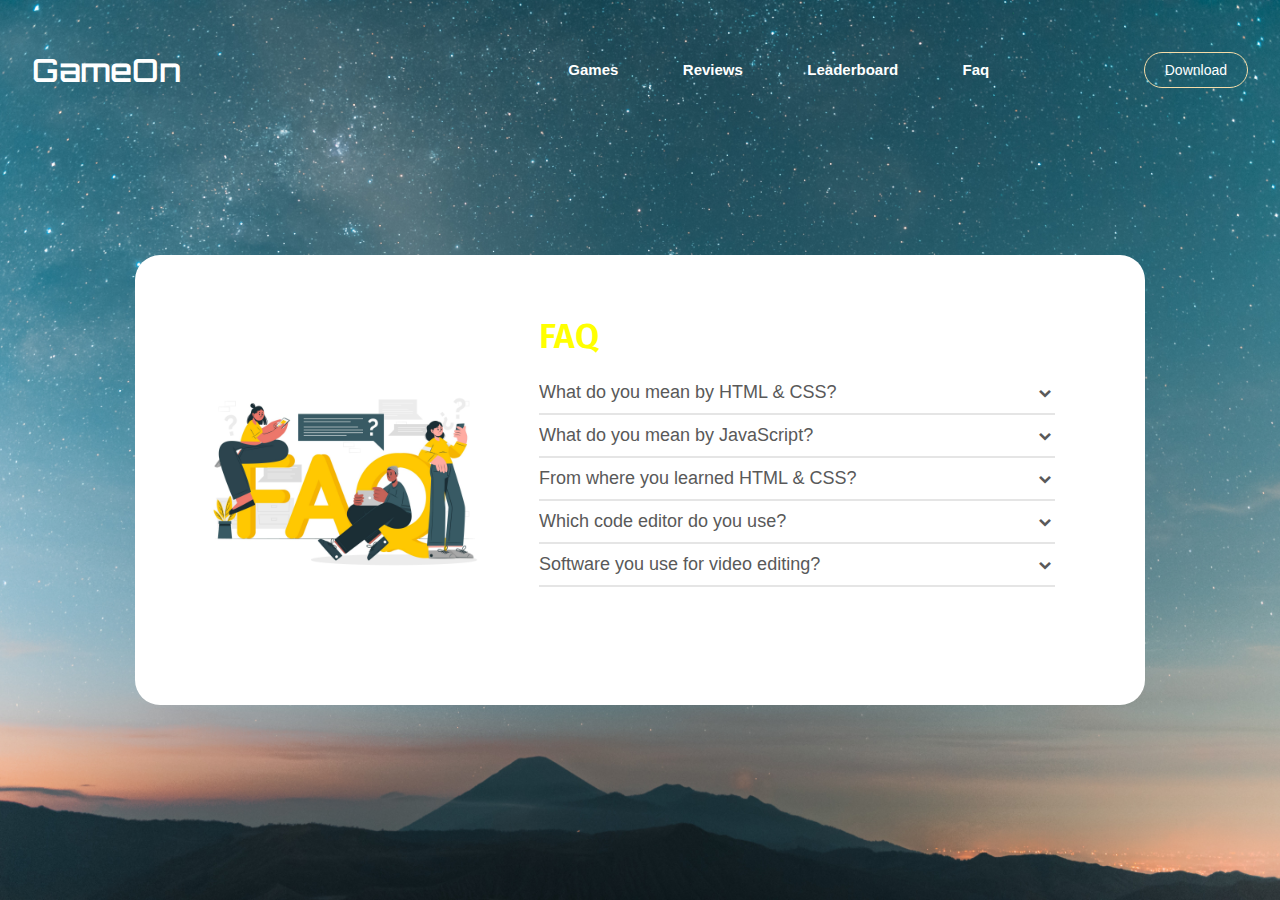
==== faq.html @ f7027a45 "osdfjlskd" ====
<!DOCTYPE html>
<!-- Designed by CodingLab | www.youtube.com/codinglabyt -->
<html lang="en" dir="ltr">
  <head>
    <meta charset="UTF-8">
    <!--<title> Responsive FAQ Accordion | CodingLab </title>-->
    <link rel="stylesheet" href="CSS/faq.css">
    <!-- Boxicons CDN Link -->
    <link href='https://unpkg.com/boxicons@2.0.7/css/boxicons.min.css' rel='stylesheet'>
    <link rel="preconnect" href="https://fonts.googleapis.com">
    <link rel="preconnect" href="https://fonts.gstatic.com" crossorigin>
    <link href="https://fonts.googleapis.com/css2?family=Orbitron:wght@600&display=swap" rel="stylesheet">
    <meta name="viewport" content="width=device-width, initial-scale=1.0">
   </head>
<body>
    <div class="header-container">

        <header>
            <div class="logo">
                <h2><a href="index.html">GameOn</a></h2>
            </div>
        <nav>
            <ul>
                <li class="active"><a href="#">Games</a></li>
                <li><a href="reviews.html">Reviews</a></li>
                <li><a href="leaderboard.html">Leaderboard</a></li>
                <li><a href="faq.html">Faq</a></li>
                <li class="btn"><a href="#">Download</a></li>
            </ul>
        </nav>
    </header>
</div>
    <div class="accordion">
    <div class="image-box">
      <img src="Images/faq.jpg" alt="Accordion Image">
    </div>
    <div class="accordion-text">
      <div class="title">FAQ</div>
    <ul class="faq-text">
      <li>
        <div class="question-arrow">
          <span class="question">What do you mean by HTML & CSS?</span>
          <i class="bx bxs-chevron-down arrow"></i>
        </div>
        <p>Lorem ipsum dolor sit amet, consectetur adipisicing elit. Nostrum, doloribus.</p>
        <span class="line"></span>
      </li>
      <li>
        <div class="question-arrow">
          <span class="question">What do you mean by JavaScript?</span>
          <i class="bx bxs-chevron-down arrow"></i>
        </div>
        <p>JavaScript is a text-based programming language used both on the client-side and server-side that allows you to make web pages interactive</p>
        <span class="line"></span>
      </li>
      <li>
        <div class="question-arrow">
          <span class="question">From where you learned HTML & CSS?</span>
          <i class="bx bxs-chevron-down arrow"></i>
        </div>
        <p>Lorem ipsum dolor sit amet, consectetur adipisicing elit. Non, necessitatibus.</p>
        <span class="line"></span>
      </li>
      <li>
        <div class="question-arrow">
          <span class="question">Which code editor do you use?</span>
          <i class="bx bxs-chevron-down arrow"></i>
        </div>
        <p>Lorem ipsum dolor sit amet, consectetur adipisicing elit. Rerum, labore.</p>
        <span class="line"></span>
      </li>
      <li>
        <div class="question-arrow">
          <span class="question">Software you use for video editing?</span>
          <i class="bx bxs-chevron-down arrow"></i>
        </div>
        <p>Lorem ipsum dolor sit amet, consectetur adipisicing elit. Saepe, repudiandae!</p>
        <span class="line"></span>
      </li>
    </ul>
    </div>
  </div>


  <script>
    let li = document.querySelectorAll(".faq-text li");
    for (var i = 0; i < li.length; i++) {
      li[i].addEventListener("click", (e)=>{
        let clickedLi;
        if(e.target.classList.contains("question-arrow")){
          clickedLi = e.target.parentElement;
        }else{
          clickedLi = e.target.parentElement.parentElement;
        }
       clickedLi.classList.toggle("showAnswer");
      });
    }
  </script>

</body>
</html>
---- CSS/faq.css ----
/* Google Font CDN Link */
@import url('https://fonts.googleapis.com/css2?family=Poppins:wght@200;300;400;500;600;700&display=swap');
@import url('https://fonts.googleapis.com/css2?family=Fira+Sans:wght@500;600&display=swap');
*{
  margin: 0;
  padding: 0;
  box-sizing: border-box;
  font-family: "Poppins" , sans-serif;
  font-family: 'Cinzel Decorative', cursive;
    font-family: 'Exo 2', sans-serif;
}
.header-container{
  position: absolute;
    top: 0;
    min-width: 95%;
}
html { 
	background: url(../Images/leaderboard_bg.jpg) no-repeat center center fixed; 
	-webkit-background-size: cover;
	-moz-background-size: cover;
	-o-background-size: cover;
	 background-size: cover;
  }
body{
  display: flex;
  align-items: center;
  justify-content: center;
  min-height: 100vh;
  padding: 40px;
  padding-top: 100px;
}
::selection{
  background: yellow;
  color: #fff;
}
.accordion{
  display: flex;
  max-width: 1010px;
  width: 100%;
  align-items: center;
  justify-content: space-between;
  background: #fff;
  border-radius: 25px;
  padding: 45px 90px 45px 60px;
}
.accordion .image-box{
  height: 360px;
  width: 300px;
}
.accordion .image-box img{
  height: 100%;
  width: 100%;
  object-fit: contain;
}
.accordion .accordion-text{
  width: 60%;
}
.accordion .accordion-text .title{
  font-size: 35px;
  font-weight: 600;
  color: yellow;
  font-family: 'Fira Sans', sans-serif;
}
.accordion .accordion-text .faq-text{
  margin-top: 25px;
  height: 263px;
  overflow-y: auto;
}
.faq-text::-webkit-scrollbar{
  display: none;
}
.accordion .accordion-text li{
  list-style: none;
  cursor: pointer;
}
.accordion-text li .question-arrow{
  display: flex;
  align-items: center;
  justify-content: space-between;
}
.accordion-text li .question-arrow .question{
  font-size: 18px;
  font-weight: 500;
  color: #595959;
  transition: all 0.3s ease;
}
.accordion-text li .question-arrow .arrow{
  font-size: 20px;
  color: #595959;
  transition: all 0.3s ease;
}
.accordion-text li.showAnswer .question-arrow .arrow{
  transform: rotate(-180deg);
}
.accordion-text li:hover .question-arrow .question,
.accordion-text li:hover .question-arrow .arrow{
  color: #7d2ae8;
}
.accordion-text li.showAnswer .question-arrow .question,
.accordion-text li.showAnswer .question-arrow .arrow{
  color: #7d2ae8;
}
.accordion-text li .line{
  display: block;
  height: 2px;
  width: 100%;
  margin: 10px 0;
  background: rgba(0, 0, 0, 0.1);
}
.accordion-text li p{
  width: 92%;
  font-size: 15px;
  font-weight: 500;
  color: #595959;
  display: none;
}
.accordion-text li.showAnswer p{
  display: block;
}

@media (max-width: 994px) {
  body{
    padding: 40px 20px;
  }
  .accordion{
    max-width: 100%;
    padding: 45px 60px 45px 60px;
  }
  .accordion .image-box{
    height: 360px;
    width: 220px;
  }
  .accordion .accordion-text{
    width: 63%;
  }
}
@media (max-width: 820px) {
  .accordion{
    flex-direction: column;
  }
  .accordion .image-box{
    height: 360px;
    width: 300px;
    background: #7d2ae8;
    width: 100%;
    border-radius: 25px;
    padding: 30px;
  }
  .accordion .accordion-text{
    width: 100%;
    margin-top: 30px;
  }
}
@media (max-width: 538px) {
  .accordion{
    padding: 25px;
  }
  .accordion-text li p{
    width: 98%;
  }
}
 header .logo h2 a{
  display: block;
  font-size: 32px;
  font-weight: 600;
  text-decoration: none;
  color: white;
  font-family: 'Orbitron', sans-serif;
  }
   header{
      display: flex;
      align-items: center;
      justify-content: space-between;
      padding: 50px 0 5px;
  }
  nav ul li{
      list-style: none;
      display: inline-block;
  }
  nav ul li a{
      text-decoration: none;
      color: white;
      margin-left: 60px;
      font-size: 15px;
      font-weight: 600;
      border-bottom: 2px solid transparent;
      transition: .6s;
  }
  nav ul li:not(:last-child) a:hover,
  nav ul li:not(:last-child) a:focus{
      border-bottom: 2px solid white;
  }
  nav ul li .active a{
      border-bottom: 2px solid white;
  }
  nav ul li.btn a{
      background: transparent ;
      color: white;
      border: 1px solid #f5dca8;
      padding: 9px 20px;
      border-radius:30px ;
      line-height: 1.4px;
      font-size: 14px;
      font-weight: 500;
      margin-left: 150px;
  }
  nav ul li.btn:hover a{
      border: 1px solid white;
      color: black;
      background: white;
      transition: .4s;
  }
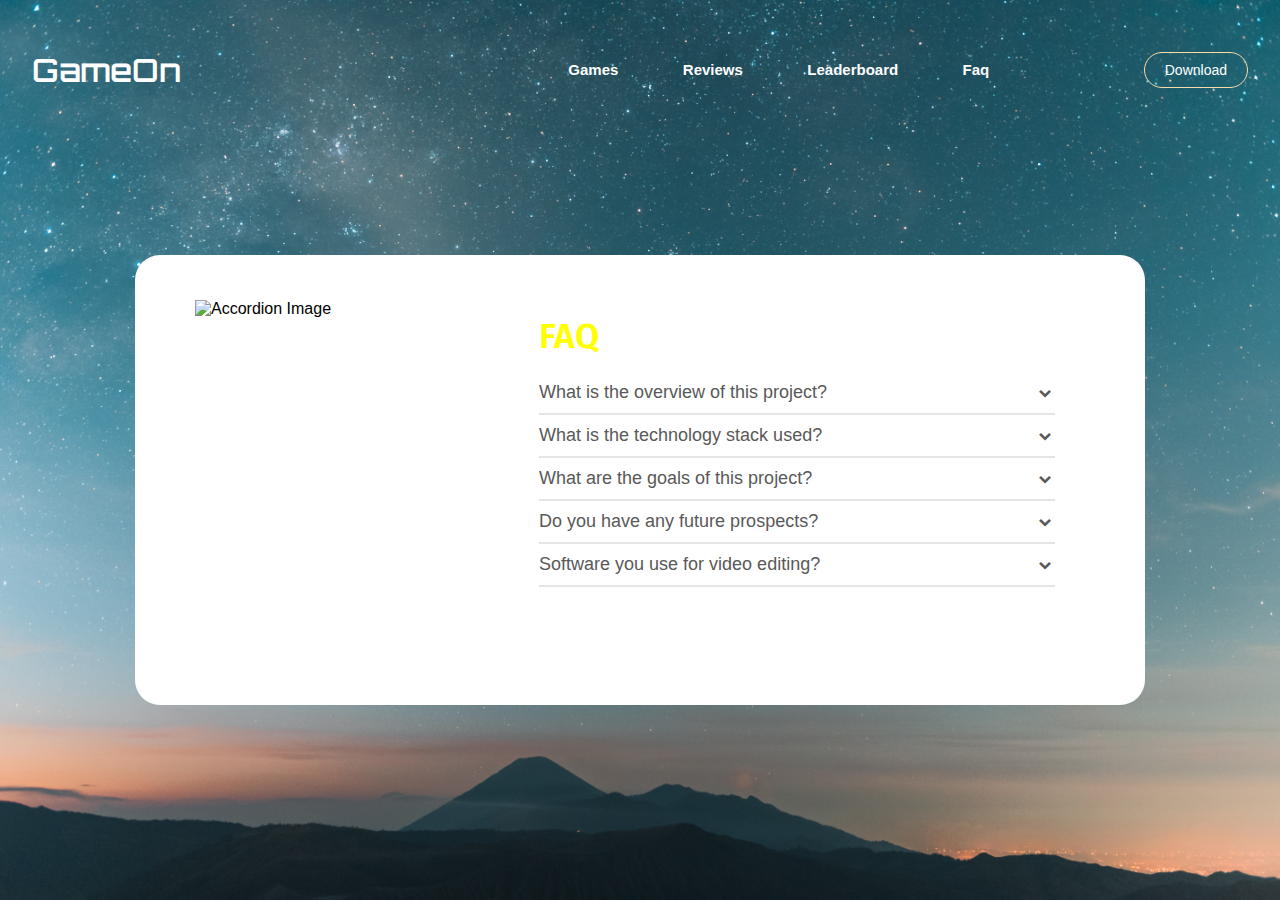
==== commit 66abb3fc: "Replace Dummy Data" ====
--- a/faq.html
+++ b/faq.html
@@ -21,7 +21,7 @@
             </div>
         <nav>
             <ul>
-                <li class="active"><a href="#">Games</a></li>
+                <li class="active"><a href="index.html">Games</a></li>
                 <li><a href="reviews.html">Reviews</a></li>
                 <li><a href="leaderboard.html">Leaderboard</a></li>
                 <li><a href="faq.html">Faq</a></li>
@@ -32,41 +32,52 @@
 </div>
     <div class="accordion">
     <div class="image-box">
-      <img src="Images/faq.jpg" alt="Accordion Image">
+      <img src="Images/faq1.jpg" alt="Accordion Image">
     </div>
     <div class="accordion-text">
       <div class="title">FAQ</div>
     <ul class="faq-text">
       <li>
         <div class="question-arrow">
-          <span class="question">What do you mean by HTML & CSS?</span>
+          <span class="question">What is the overview of this project?</span>
           <i class="bx bxs-chevron-down arrow"></i>
         </div>
-        <p>Lorem ipsum dolor sit amet, consectetur adipisicing elit. Nostrum, doloribus.</p>
+        <p>A full-fledged, immersive platform for providing knowledge about space and beyond,
+          relevant to all age groups. It is a metaverse for learning about our universe wherein
+          users can dive deep into the various galaxies and star systems. Users can learn
+          more about the celestial bodies in an interactive way by tapping onto any of them and thus
+          getting information regarding the same.</p>
         <span class="line"></span>
       </li>
       <li>
         <div class="question-arrow">
-          <span class="question">What do you mean by JavaScript?</span>
+          <span class="question">What is the technology stack used?</span>
           <i class="bx bxs-chevron-down arrow"></i>
         </div>
-        <p>JavaScript is a text-based programming language used both on the client-side and server-side that allows you to make web pages interactive</p>
+        <p>Unity, Moralis, Ethereum, PostgreSQL, ExpressJs, VanillaJs are some of the main technologies used to make this MetaVerse.</p>
         <span class="line"></span>
       </li>
       <li>
         <div class="question-arrow">
-          <span class="question">From where you learned HTML & CSS?</span>
+          <span class="question">What are the goals of this project?</span>
           <i class="bx bxs-chevron-down arrow"></i>
         </div>
-        <p>Lorem ipsum dolor sit amet, consectetur adipisicing elit. Non, necessitatibus.</p>
+        <p>1. Invoking curiosity among students aiming to offer the same level of realism to
+          students learning to solve real-world problems.</p>
+          <p> 2. Research work for space scientists.</p>
         <span class="line"></span>
       </li>
       <li>
         <div class="question-arrow">
-          <span class="question">Which code editor do you use?</span>
+          <span class="question">Do you have any future prospects?</span>
           <i class="bx bxs-chevron-down arrow"></i>
         </div>
-        <p>Lorem ipsum dolor sit amet, consectetur adipisicing elit. Rerum, labore.</p>
+        <p>1. Enhancing Our Simulations
+          </p>
+          <p>2. Incorporating Virtual Reality
+           </p>
+            <p>3. Adding Game Mode
+              </p>
         <span class="line"></span>
       </li>
       <li>
@@ -74,7 +85,7 @@
           <span class="question">Software you use for video editing?</span>
           <i class="bx bxs-chevron-down arrow"></i>
         </div>
-        <p>Lorem ipsum dolor sit amet, consectetur adipisicing elit. Saepe, repudiandae!</p>
+        <p>Adobe Premiere Pro</p>
         <span class="line"></span>
       </li>
     </ul>
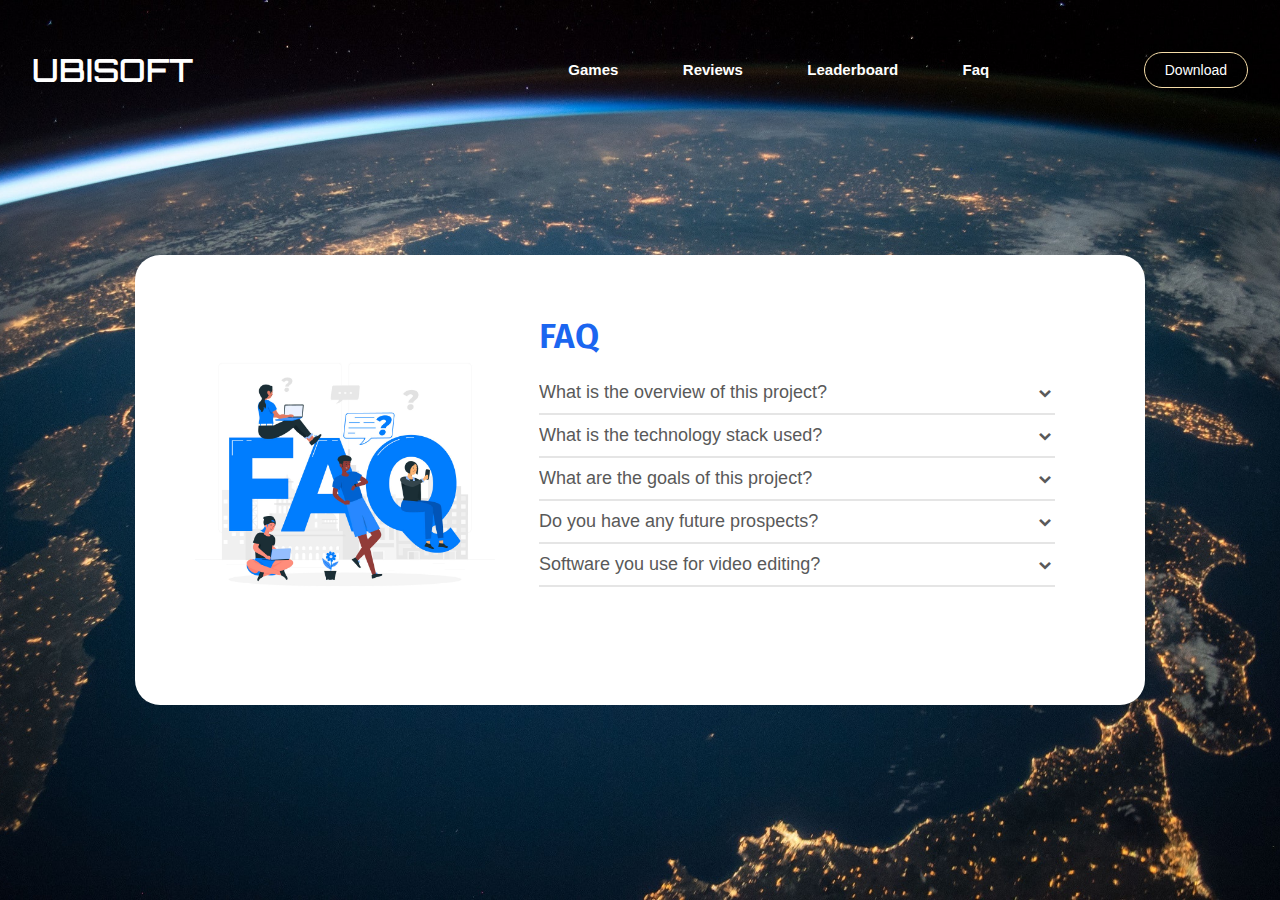
==== commit 03543136: "Logo" ====
--- a/faq.html
+++ b/faq.html
@@ -1,11 +1,9 @@
 <!DOCTYPE html>
-<!-- Designed by CodingLab | www.youtube.com/codinglabyt -->
 <html lang="en" dir="ltr">
   <head>
     <meta charset="UTF-8">
-    <!--<title> Responsive FAQ Accordion | CodingLab </title>-->
+    <meta name="viewport" content="width=device-width, initial-scale=1.0" />
     <link rel="stylesheet" href="CSS/faq.css">
-    <!-- Boxicons CDN Link -->
     <link href='https://unpkg.com/boxicons@2.0.7/css/boxicons.min.css' rel='stylesheet'>
     <link rel="preconnect" href="https://fonts.googleapis.com">
     <link rel="preconnect" href="https://fonts.gstatic.com" crossorigin>
@@ -17,7 +15,7 @@
 
         <header>
             <div class="logo">
-                <h2><a href="index.html">GameOn</a></h2>
+                <h2><a href="index.html">UBISOFT</a></h2>
             </div>
         <nav>
             <ul>
--- a/CSS/faq.css
+++ b/CSS/faq.css
@@ -15,7 +15,7 @@
     min-width: 95%;
 }
 html { 
-	background: url(../Images/leaderboard_bg.jpg) no-repeat center center fixed; 
+	background: url(../Images/faq1_bg.jpg) no-repeat center center fixed; 
 	-webkit-background-size: cover;
 	-moz-background-size: cover;
 	-o-background-size: cover;
@@ -58,7 +58,7 @@
 .accordion .accordion-text .title{
   font-size: 35px;
   font-weight: 600;
-  color: yellow;
+  color: rgb(27, 102, 240);
   font-family: 'Fira Sans', sans-serif;
 }
 .accordion .accordion-text .faq-text{
@@ -94,11 +94,11 @@
 }
 .accordion-text li:hover .question-arrow .question,
 .accordion-text li:hover .question-arrow .arrow{
-  color: #7d2ae8;
+  color: rgb(27, 102, 240);
 }
 .accordion-text li.showAnswer .question-arrow .question,
 .accordion-text li.showAnswer .question-arrow .arrow{
-  color: #7d2ae8;
+  color: rgb(27, 102, 240);
 }
 .accordion-text li .line{
   display: block;
@@ -209,4 +209,27 @@
       color: black;
       background: white;
       transition: .4s;
+  }
+
+
+  @media only screen and (max-width: 768px) {
+  .main-width{
+    width: 800px;
+    max-width:90%;
+    margin: 0 auto;
+}
+header .logo h2 a{
+  font-size: 20px;
+  }
+  nav ul li.btn a{
+    display: none;
+  }
+  nav ul li a{
+    font-size: 12px;
+  }
+  .accordion{
+    max-width: 100%;
+    padding: 45px;
+
+  }
   }